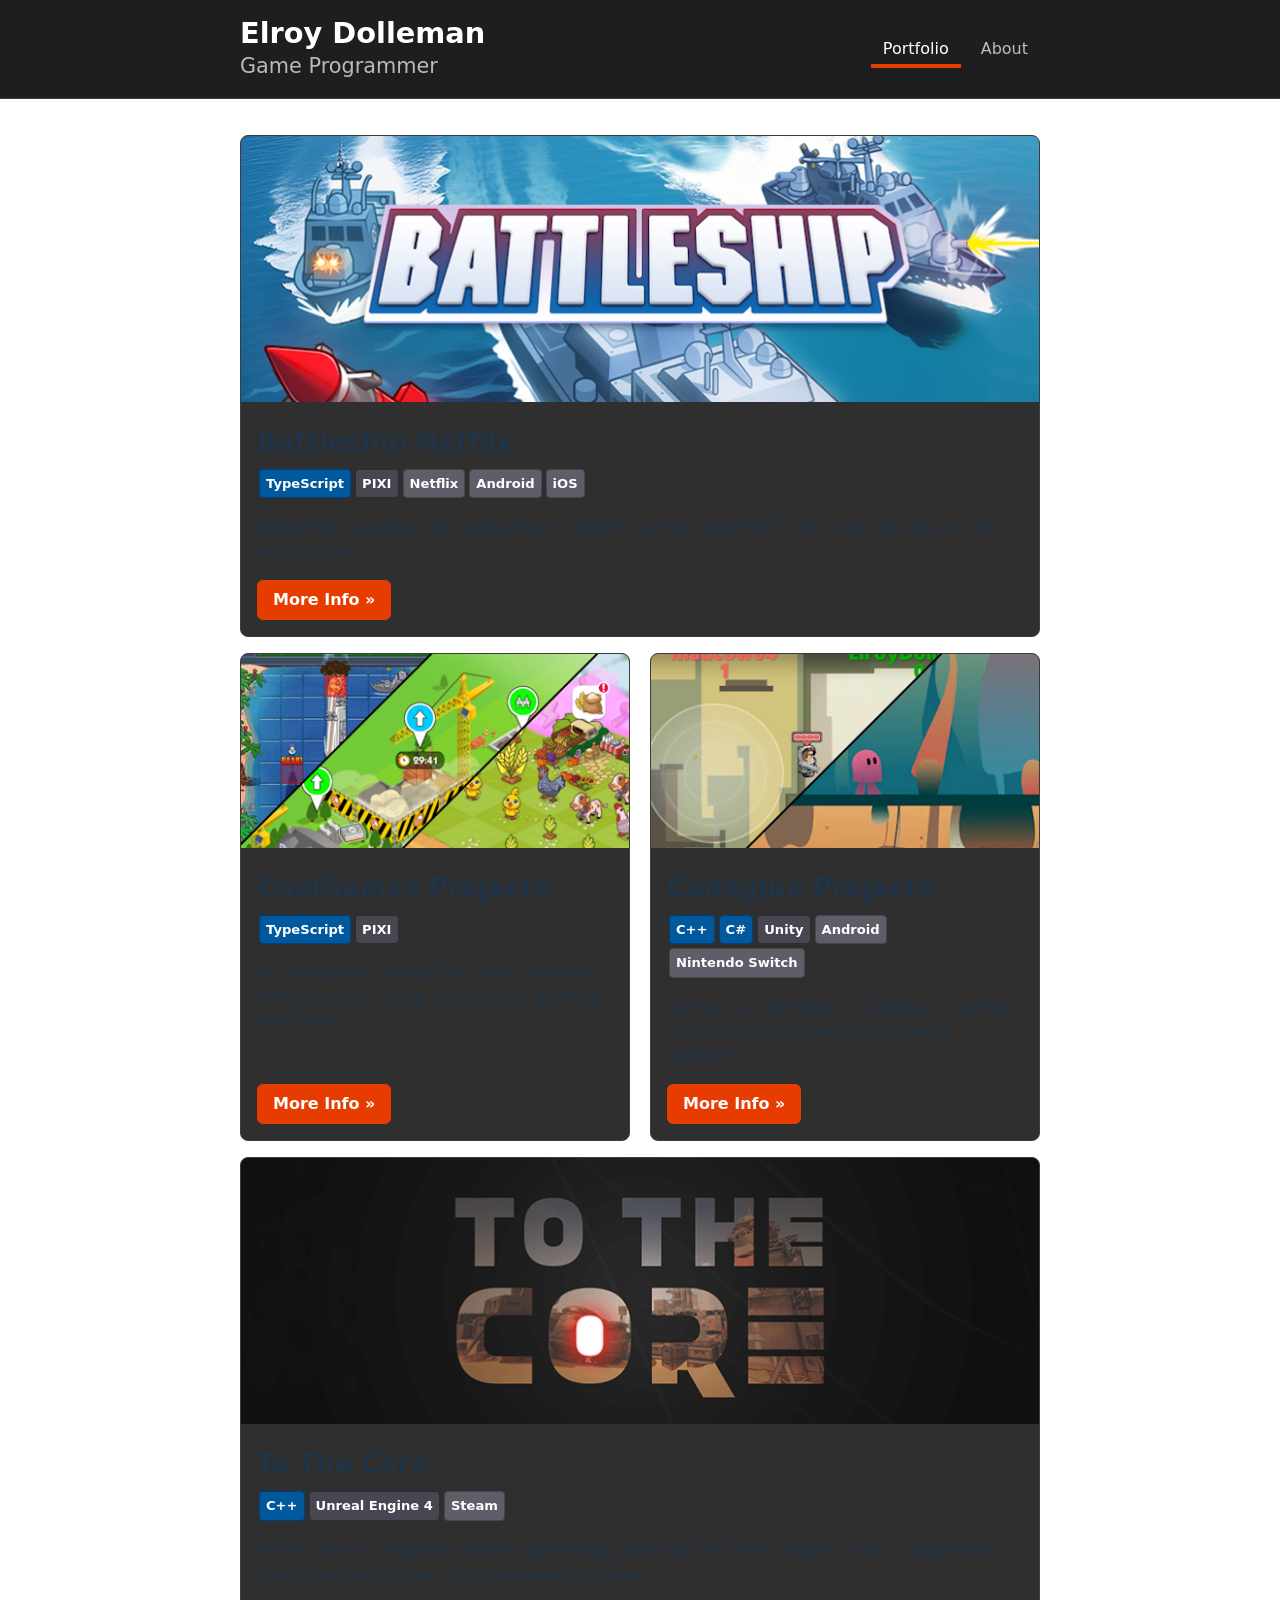
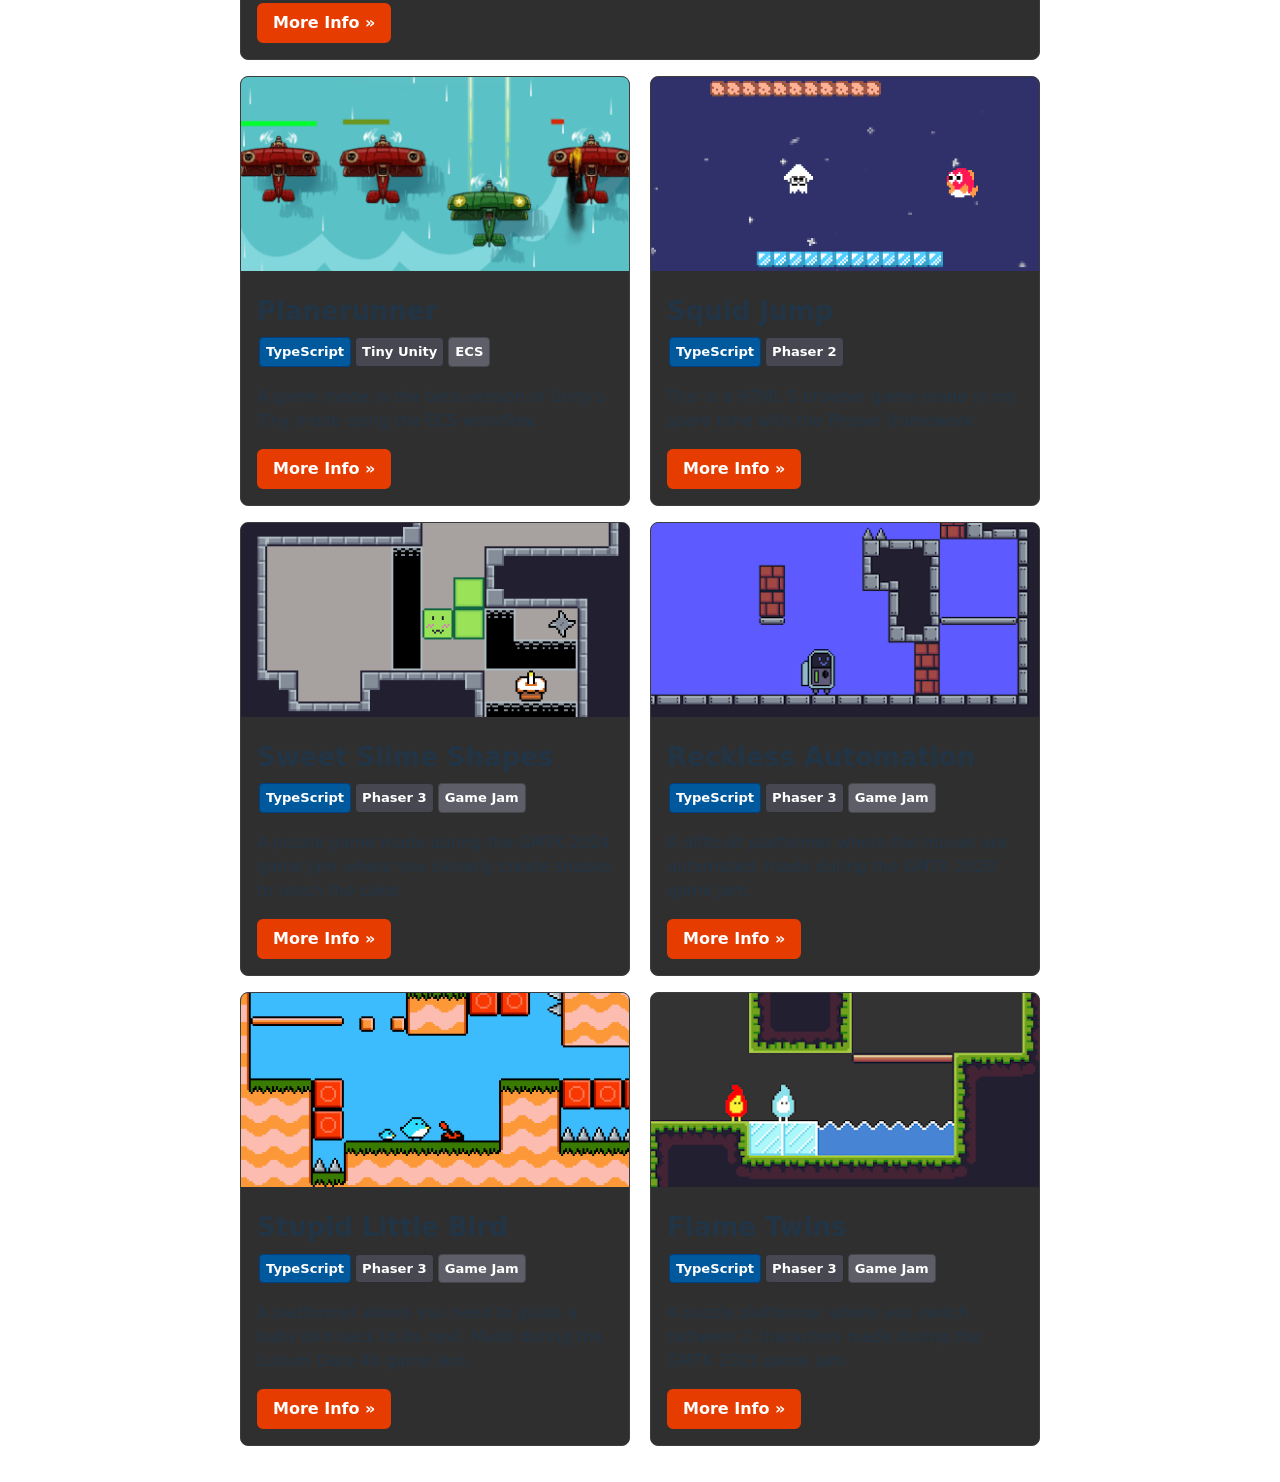
==== index.html @ f9a64619 "add website" ====
<!doctype html>
<html lang="en">
  <head>
    <meta charset="UTF-8" />
    <link rel="icon" type="image/png" href="/favicon.png" />
    <meta name="viewport" content="width=device-width, initial-scale=1.0" />
    <title>Elroy Dolleman Portfolio</title>
    <script type="module" crossorigin src="/assets/index-CwIA1ofS.js"></script>
    <link rel="stylesheet" crossorigin href="/assets/index-Dr-lDB9p.css">
  </head>
  <body>
    <div id="root"></div>
  </body>
</html>
---- assets/index-Dr-lDB9p.css ----
:root{font-family:system-ui,Avenir,Helvetica,Arial,sans-serif;line-height:1.5;font-weight:400;color-scheme:light dark;color:#ffffffde;background-color:#242424;font-synthesis:none;text-rendering:optimizeLegibility;-webkit-font-smoothing:antialiased;-moz-osx-font-smoothing:grayscale}a{font-weight:500;color:#e73c00;text-decoration:inherit}a:hover{color:#ff5722}body{margin:0;display:flex;flex-direction:column;min-width:320px;min-height:100vh}h1{font-size:3.2em;line-height:1.1}button{border-radius:8px;border:1px solid transparent;padding:.6em 1.2em;font-size:1em;font-weight:500;font-family:inherit;background-color:#1a1a1a;cursor:pointer;transition:border-color .25s}button:hover{border-color:#e73c00}button:focus,button:focus-visible{outline:4px auto -webkit-focus-ring-color}@media(prefers-color-scheme:light){:root{color:#213547;background-color:#fff}a:hover{color:#ff5722}button{background-color:#f9f9f9}}.project{background-color:#2f2f2f;border:1px solid #3d3d3d;border-radius:8px;overflow:hidden;max-width:800px;margin:0 auto;width:100%;height:100%;box-sizing:border-box;display:flex;flex-direction:column}.thumbnail img{width:100%;display:block}.project .content{padding:16px;flex:1;display:flex;flex-direction:column}.project .content .more-info-container{margin-top:auto}.project ul{font-size:14px;font-weight:700;color:#fff;margin:0;padding:0}.project h2{text-align:left;font-weight:700;font-size:26px;line-height:1.25;margin:8px 0}.more-info-button{display:inline-block;padding:6px 14px;background-color:#e73c00;color:#fff;font-weight:700;text-decoration:none;border:2px solid #e73c00;border-radius:6px;cursor:pointer;transition:all .3s ease;text-align:center}.more-info-button:hover{background-color:#fff;color:#e73c00;border-color:#e73c00}.project-row{max-width:800px;margin:16px auto;width:100%}.site-header{background-color:#1e1e1e;border-bottom:1px solid #3d3d3d}.header-content{max-width:800px;margin:0 auto;padding:16px 20px;display:flex;align-items:center;justify-content:space-between}.header-title{cursor:pointer;text-decoration:none;color:inherit}.header-title h1{font-size:1.8rem;margin:0;line-height:1.2;color:#fff}.header-title h2{font-size:1.3rem;margin:0;font-weight:400;color:#ffffffb0}.header-nav ul{list-style:none;display:flex;gap:8px;margin:0;padding:0}.header-nav a{color:#ffffffb3;text-decoration:none;font-size:1rem;padding:6px 12px;border-bottom:4px solid transparent;transition:color .2s,border-color .2s;cursor:pointer}.header-nav a:hover{color:#fff}.header-nav a.active{color:#fff;border-bottom-color:#e73c00}@media(max-width:600px){.header-content{flex-direction:column;text-align:center;gap:12px}}.about-card{background-color:#2f2f2f;border:1px solid #3d3d3d;border-radius:8px;padding:24px;margin-bottom:20px}.about-card h2{font-size:1.4rem;margin:0 0 16px}.about-card p{line-height:1.7;margin:0 0 12px;color:#ffffffd9}.about-card a{color:#e73c00}.about-card a:hover{color:#ff5722}.about-bottom{display:flex;gap:20px;align-items:flex-start}.about-photo{width:280px;border-radius:12px;flex-shrink:0;object-fit:cover}.about-bottom-right{flex:1;min-width:0}.contact-links{display:flex;gap:16px;flex-wrap:wrap;align-items:center}.contact-links a{display:inline-flex;align-items:center;gap:6px}.skills-grid{display:grid;grid-template-columns:1fr 1fr}.skill-category{margin:8px 0}.skill-category dt{font-weight:700;font-size:.95rem;color:#fff9}.skill-category dd{margin:0}@media(max-width:700px){.about-bottom{flex-direction:column;align-items:center}.about-photo{width:100%;max-width:320px}}@media(max-width:500px){.skills-grid{grid-template-columns:1fr}}.project-page{max-width:800px;margin:0 auto;padding:20px}.steam-widget{display:block;width:100%;height:190px;border:0}.project-page-title{font-size:1.8rem;margin:0 0 20px}.project-page-content.layout-side{display:flex;gap:24px;align-items:flex-start}.layout-side .project-page-description{flex:1;min-width:0}.layout-side .project-page-slider{width:280px;flex-shrink:0}.project-page-content.layout-top{display:flex;flex-direction:column;gap:24px}.layout-top .project-page-slider{width:100%}.project-page-extra{margin-top:32px}@media(max-width:600px){.project-page-content.layout-side{flex-direction:column}.layout-side .project-page-slider{width:100%}}.image-slider{position:relative;overflow:hidden;border-radius:8px;background-color:#1a1a1a}.image-slider-viewport{display:flex;transition:transform .3s ease}.image-slider-viewport img{width:100%;flex-shrink:0;display:block;object-fit:contain}.image-slider-btn{position:absolute;top:50%;transform:translateY(-50%);background:#00000080;color:#fff;border:none;width:40px;height:40px;border-radius:50%;font-size:1.2rem;cursor:pointer;display:flex;align-items:center;justify-content:center;transition:background .2s;z-index:1;padding:0}.image-slider-btn:hover{background:#000c;border-color:transparent}.image-slider-btn.prev{left:8px}.image-slider-btn.next{right:8px}.image-slider-dots{display:flex;justify-content:center;gap:6px;padding:10px 0}.image-slider-dots button{width:10px;height:10px;border-radius:50%;border:none;background:#ffffff4d;cursor:pointer;padding:0;transition:background .2s}.image-slider-dots button:hover{background:#fff9;border-color:transparent}.image-slider-dots button.active{background:#e73c00}#root{width:100%;padding:0;text-align:left}.layout{max-width:800px;margin:0 auto;padding:20px}
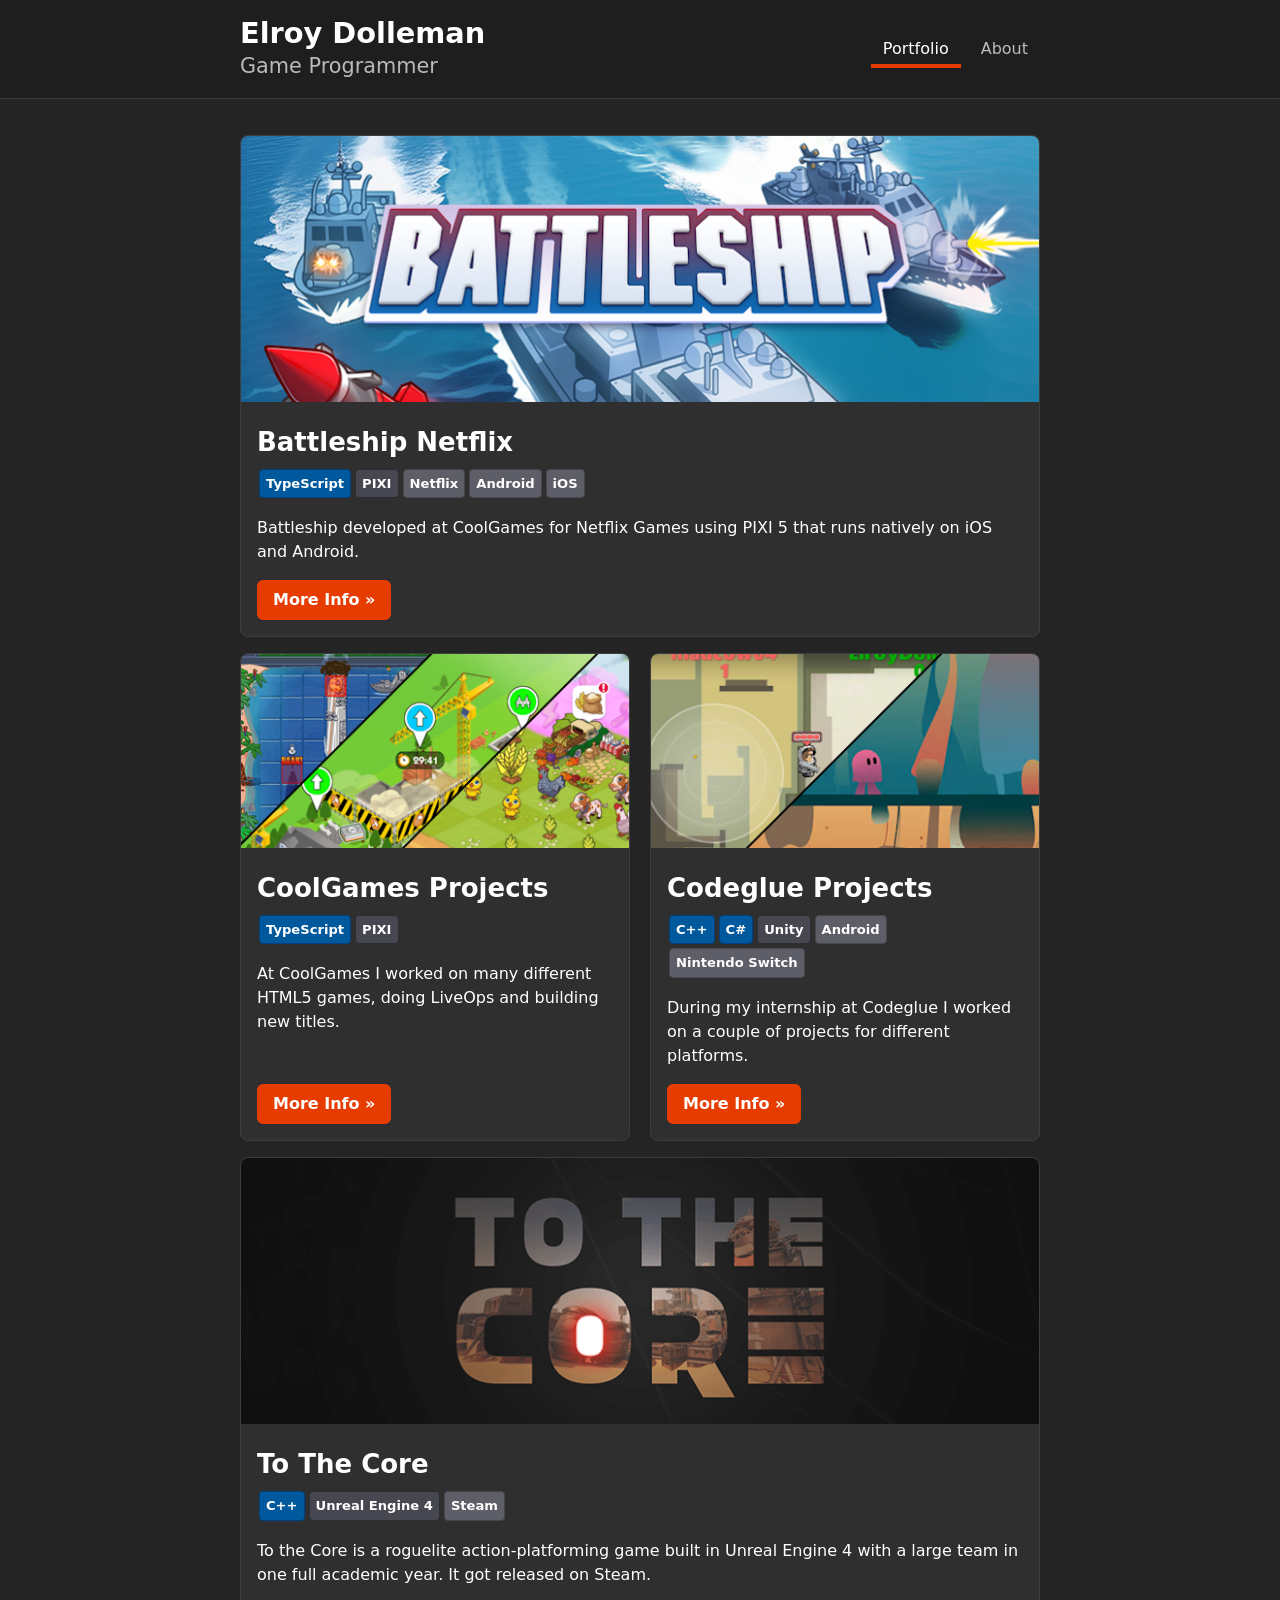
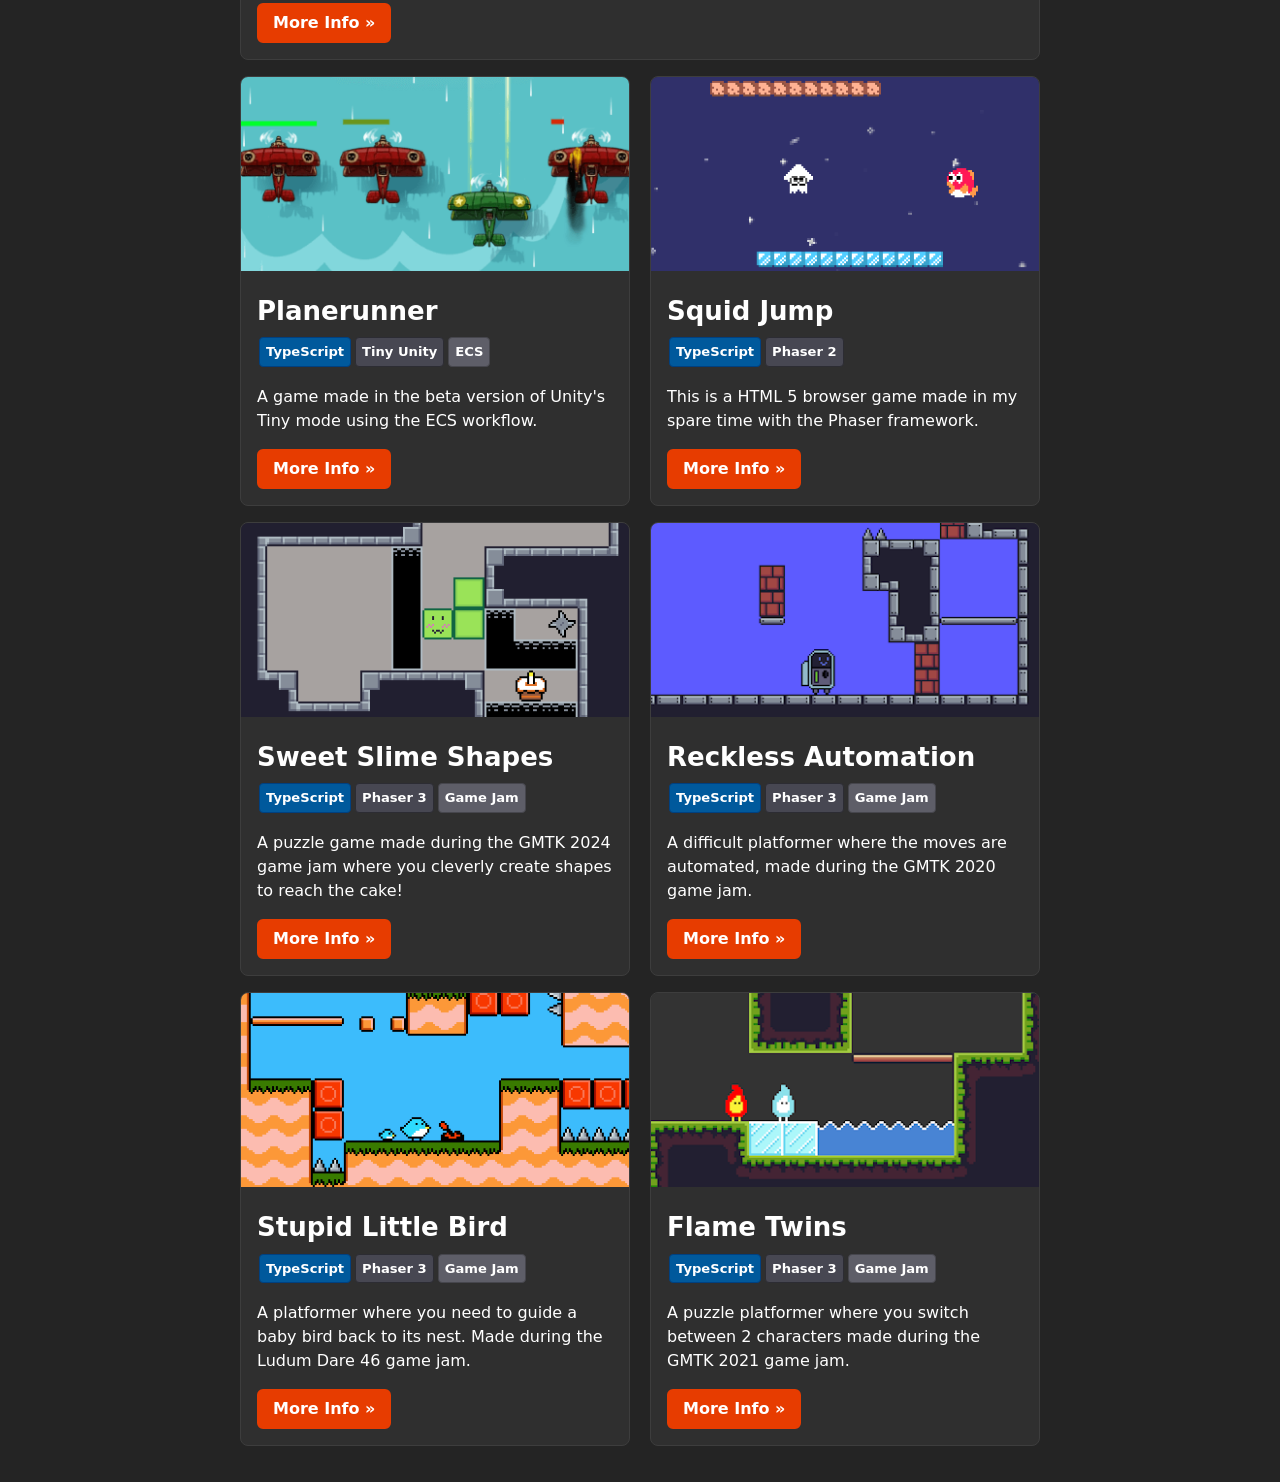
==== commit 43c31d39: "fix light mode reading issue" ====
--- a/index.html
+++ b/index.html
@@ -5,8 +5,8 @@
     <link rel="icon" type="image/png" href="/favicon.png" />
     <meta name="viewport" content="width=device-width, initial-scale=1.0" />
     <title>Elroy Dolleman Portfolio</title>
-    <script type="module" crossorigin src="/assets/index-CwIA1ofS.js"></script>
-    <link rel="stylesheet" crossorigin href="/assets/index-Dr-lDB9p.css">
+    <script type="module" crossorigin src="/assets/index-S5CIbAL_.js"></script>
+    <link rel="stylesheet" crossorigin href="/assets/index-Cp9imR7o.css">
   </head>
   <body>
     <div id="root"></div>
--- a/assets/index-Cp9imR7o.css
+++ b/assets/index-Cp9imR7o.css
@@ -0,0 +1 @@
+:root{font-family:system-ui,Avenir,Helvetica,Arial,sans-serif;line-height:1.5;font-weight:400;color-scheme:dark;color:#ffffffde;background-color:#242424;font-synthesis:none;text-rendering:optimizeLegibility;-webkit-font-smoothing:antialiased;-moz-osx-font-smoothing:grayscale}a{font-weight:500;color:#e73c00;text-decoration:inherit}a:hover{color:#ff5722}body{margin:0;display:flex;flex-direction:column;min-width:320px;min-height:100vh}h1{font-size:3.2em;line-height:1.1}button{border-radius:8px;border:1px solid transparent;padding:.6em 1.2em;font-size:1em;font-weight:500;font-family:inherit;background-color:#1a1a1a;cursor:pointer;transition:border-color .25s}button:hover{border-color:#e73c00}button:focus,button:focus-visible{outline:4px auto -webkit-focus-ring-color}.project{background-color:#2f2f2f;border:1px solid #3d3d3d;color:#fff;border-radius:8px;overflow:hidden;max-width:800px;margin:0 auto;width:100%;height:100%;box-sizing:border-box;display:flex;flex-direction:column}.thumbnail img{width:100%;display:block}.project .content{padding:16px;flex:1;display:flex;flex-direction:column}.project .content .more-info-container{margin-top:auto}.project ul{font-size:14px;font-weight:700;color:#fff;margin:0;padding:0}.project h2{text-align:left;font-weight:700;font-size:26px;line-height:1.25;margin:8px 0}.more-info-button{display:inline-block;padding:6px 14px;background-color:#e73c00;color:#fff;font-weight:700;text-decoration:none;border:2px solid #e73c00;border-radius:6px;cursor:pointer;transition:all .3s ease;text-align:center}.more-info-button:hover{background-color:#fff;color:#e73c00;border-color:#e73c00}.project-row{max-width:800px;margin:16px auto;width:100%}.site-header{background-color:#1e1e1e;border-bottom:1px solid #3d3d3d}.header-content{max-width:800px;margin:0 auto;padding:16px 20px;display:flex;align-items:center;justify-content:space-between}.header-title{cursor:pointer;text-decoration:none;color:inherit}.header-title h1{font-size:1.8rem;margin:0;line-height:1.2;color:#fff}.header-title h2{font-size:1.3rem;margin:0;font-weight:400;color:#ffffffb0}.header-nav ul{list-style:none;display:flex;gap:8px;margin:0;padding:0}.header-nav a{color:#ffffffb3;text-decoration:none;font-size:1rem;padding:6px 12px;border-bottom:4px solid transparent;transition:color .2s,border-color .2s;cursor:pointer}.header-nav a:hover{color:#fff}.header-nav a.active{color:#fff;border-bottom-color:#e73c00}@media(max-width:600px){.header-content{flex-direction:column;text-align:center;gap:12px}}.about-card{background-color:#2f2f2f;border:1px solid #3d3d3d;border-radius:8px;padding:24px;margin-bottom:20px}.about-card h2{font-size:1.4rem;margin:0 0 16px}.about-card p{line-height:1.7;margin:0 0 12px;color:#ffffffd9}.about-card a{color:#e73c00}.about-card a:hover{color:#ff5722}.about-bottom{display:flex;gap:20px;align-items:flex-start}.about-photo{width:280px;border-radius:12px;flex-shrink:0;object-fit:cover}.about-bottom-right{flex:1;min-width:0}.contact-links{display:flex;gap:16px;flex-wrap:wrap;align-items:center}.contact-links a{display:inline-flex;align-items:center;gap:6px}.skills-grid{display:grid;grid-template-columns:1fr 1fr}.skill-category{margin:8px 0}.skill-category dt{font-weight:700;font-size:.95rem;color:#fff9}.skill-category dd{margin:0}@media(max-width:700px){.about-bottom{flex-direction:column;align-items:center}.about-photo{width:100%;max-width:320px}}@media(max-width:500px){.skills-grid{grid-template-columns:1fr}}.project-page{max-width:800px;margin:0 auto;padding:20px;color:#fff}.steam-widget{display:block;width:100%;height:190px;border:0}.project-page-title{font-size:1.8rem;margin:0 0 20px}.project-page-content.layout-side{display:flex;gap:24px;align-items:flex-start}.layout-side .project-page-description{flex:1;min-width:0}.layout-side .project-page-slider{width:280px;flex-shrink:0}.project-page-content.layout-top{display:flex;flex-direction:column;gap:24px}.layout-top .project-page-slider{width:100%}.project-page-extra{margin-top:32px}@media(max-width:600px){.project-page-content.layout-side{flex-direction:column}.layout-side .project-page-slider{width:100%}}.image-slider{position:relative;overflow:hidden;border-radius:8px;background-color:#1a1a1a}.image-slider-viewport{display:flex;transition:transform .3s ease}.image-slider-viewport img{width:100%;flex-shrink:0;display:block;object-fit:contain}.image-slider-btn{position:absolute;top:50%;transform:translateY(-50%);background:#00000080;color:#fff;border:none;width:40px;height:40px;border-radius:50%;font-size:1.2rem;cursor:pointer;display:flex;align-items:center;justify-content:center;transition:background .2s;z-index:1;padding:0}.image-slider-btn:hover{background:#000c;border-color:transparent}.image-slider-btn.prev{left:8px}.image-slider-btn.next{right:8px}.image-slider-dots{display:flex;justify-content:center;gap:6px;padding:10px 0}.image-slider-dots button{width:10px;height:10px;border-radius:50%;border:none;background:#ffffff4d;cursor:pointer;padding:0;transition:background .2s}.image-slider-dots button:hover{background:#fff9;border-color:transparent}.image-slider-dots button.active{background:#e73c00}#root{width:100%;padding:0;text-align:left}.layout{max-width:800px;margin:0 auto;padding:20px}
